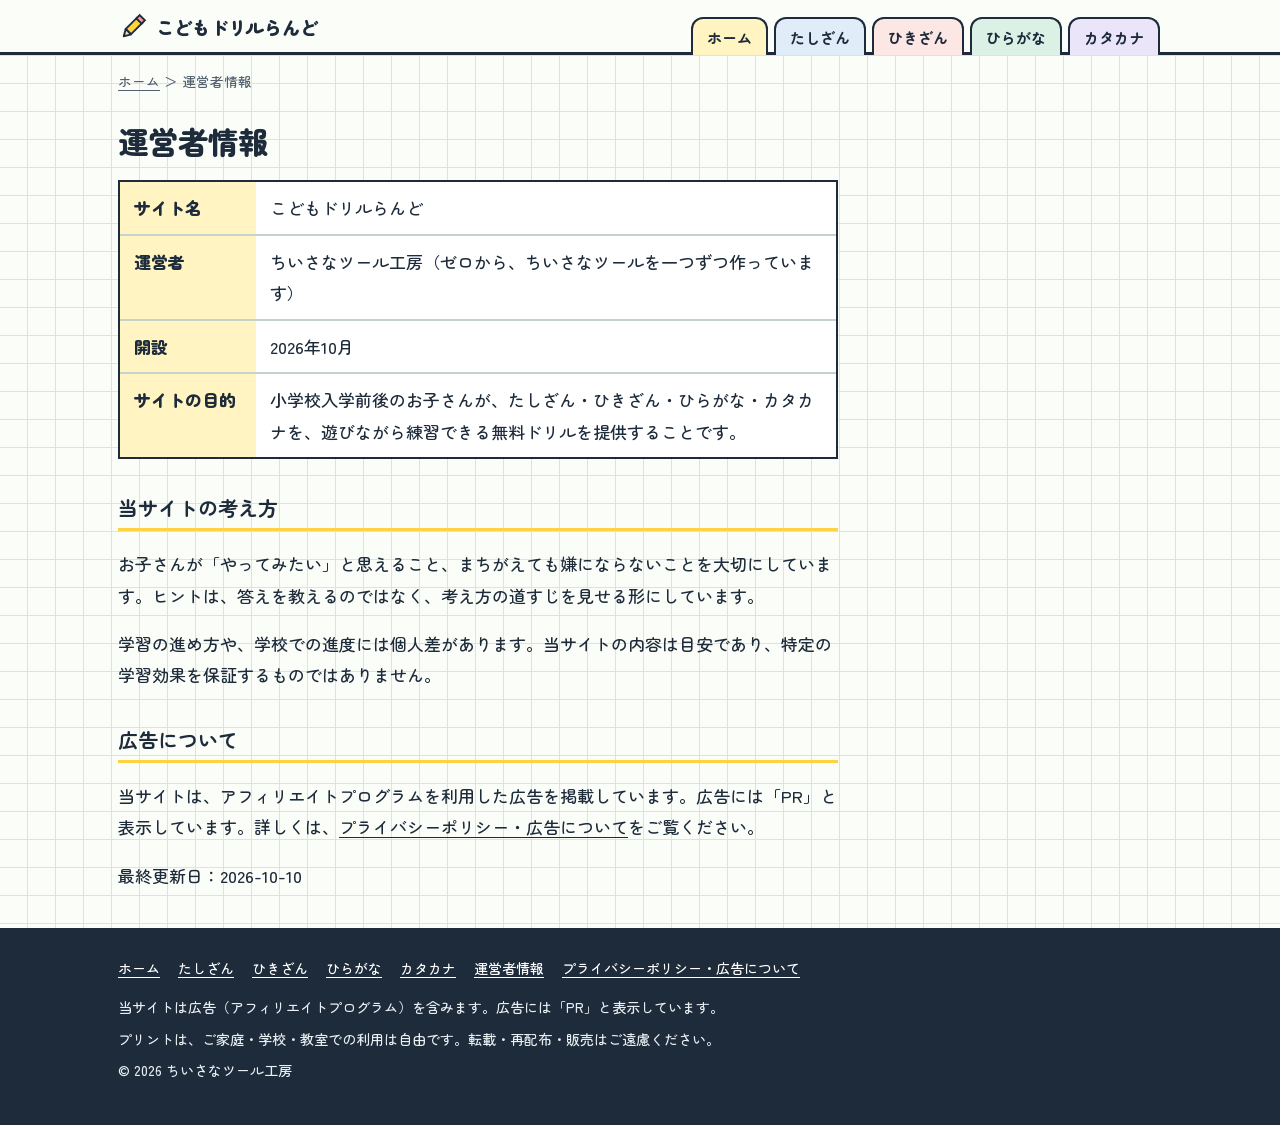
==== about.html @ 53597e0e "ひらがな・カタカナを「ぎょうごとのステップ式」に変更 - 文字を自由に選ぶ画面をやめ、あ行(ア行)から1行(5文字まで)ずつ進めるステップ式に - 各ステップ：おぼえる(文字と絵つきことば) → 10" ====
<!DOCTYPE html>
<html lang="ja">
<head>
<meta charset="UTF-8">
<meta name="viewport" content="width=device-width, initial-scale=1, viewport-fit=cover">
<title>運営者情報｜こどもドリルらんど</title>
<meta name="description" content="こどもドリルらんどの運営者情報とお問い合わせ先です。">
<link rel="canonical" href="https://zero-kobo.github.io/kids-drill/about.html">
<meta name="theme-color" content="#fbfdf9">
<meta property="og:type" content="website">
<meta property="og:site_name" content="こどもドリルらんど">
<meta property="og:title" content="運営者情報｜こどもドリルらんど">
<meta property="og:description" content="こどもドリルらんどの運営者情報とお問い合わせ先です。">
<meta property="og:url" content="https://zero-kobo.github.io/kids-drill/about.html">
<meta property="og:locale" content="ja_JP">
<meta name="twitter:card" content="summary_large_image">
<meta property="og:image" content="https://zero-kobo.github.io/kids-drill/assets/og.png"><meta property="og:image:width" content="1200"><meta property="og:image:height" content="630"><meta name="twitter:image" content="https://zero-kobo.github.io/kids-drill/assets/og.png">
<link rel="icon" href="data:image/svg+xml,%3Csvg xmlns='http://www.w3.org/2000/svg' viewBox='0 0 100 100'%3E%3Ctext y='.9em' font-size='90'%3E✏️%3C/text%3E%3C/svg%3E">
<link rel="preconnect" href="https://fonts.googleapis.com">
<link rel="preconnect" href="https://fonts.gstatic.com" crossorigin>
<link href="https://fonts.googleapis.com/css2?family=Klee+One:wght@400;600&family=Zen+Maru+Gothic:wght@500;700;900&display=swap" rel="stylesheet">
<link rel="stylesheet" href="assets/style.css?v=20261011b">
<script type="application/ld+json">{"@context": "https://schema.org", "@type": "BreadcrumbList", "itemListElement": [{"@type": "ListItem", "position": 1, "name": "ホーム", "item": "https://zero-kobo.github.io/kids-drill/"}, {"@type": "ListItem", "position": 2, "name": "運営者情報", "item": "https://zero-kobo.github.io/kids-drill/about.html"}]}</script>
</head>
<body class="p-hub">
<a class="sr" href="#main">本文へ移動</a>
<header class="site-top"><div class="wrap"><a class="logo" href="index.html"><svg viewBox="0 0 32 32" aria-hidden="true"><g transform="rotate(45 16 16)"><rect x="12" y="6" width="8" height="17" fill="#ffd23f" stroke="#1d2b3a" stroke-width="2"/><path d="M12 23h8l-4 7z" fill="#f3d9b1" stroke="#1d2b3a" stroke-width="2" stroke-linejoin="round"/><path d="M14.6 27.4h2.8L16 30z" fill="#1d2b3a"/><rect x="12" y="2" width="8" height="5" fill="#f19aa6" stroke="#1d2b3a" stroke-width="2"/></g></svg><span>こどもドリルらんど</span></a><nav class="tabs-nav" aria-label="メインメニュー"><a class="t-home" href="index.html">ホーム</a><a class="t-sum" href="tashizan.html">たしざん</a><a class="t-sub" href="hikizan.html">ひきざん</a><a class="t-kana" href="hiragana.html">ひらがな</a><a class="t-kata" href="katakana.html">カタカナ</a></nav></div></header>
<main id="main"><div class="wrap"><nav class="crumb" aria-label="パンくずリスト"><a href="index.html">ホーム</a> ＞ 運営者情報</nav><div class="doc"><h1>運営者情報</h1>
<dl>
<dt>サイト名</dt><dd>こどもドリルらんど</dd>
<dt>運営者</dt><dd>ちいさなツール工房（ゼロから、ちいさなツールを一つずつ作っています）</dd>
<dt>開設</dt><dd>2026年10月</dd>
<dt>サイトの目的</dt><dd>小学校入学前後のお子さんが、たしざん・ひきざん・ひらがな・カタカナを、遊びながら練習できる無料ドリルを提供することです。</dd>

</dl>
<h2>当サイトの考え方</h2>
<p>お子さんが「やってみたい」と思えること、まちがえても嫌にならないことを大切にしています。ヒントは、答えを教えるのではなく、考え方の道すじを見せる形にしています。</p>
<p>学習の進め方や、学校での進度には個人差があります。当サイトの内容は目安であり、特定の学習効果を保証するものではありません。</p>
<h2>広告について</h2>
<p>当サイトは、アフィリエイトプログラムを利用した広告を掲載しています。広告には「PR」と表示しています。詳しくは、<a href="privacy.html">プライバシーポリシー・広告について</a>をご覧ください。</p>
<p class="note-s">最終更新日：2026-10-10</p></div></div></main>
<footer class="foot"><div class="wrap">
<ul><li><a href="index.html">ホーム</a></li><li><a href="tashizan.html">たしざん</a></li><li><a href="hikizan.html">ひきざん</a></li><li><a href="hiragana.html">ひらがな</a></li><li><a href="katakana.html">カタカナ</a></li><li><a href="about.html">運営者情報</a></li><li><a href="privacy.html">プライバシーポリシー・広告について</a></li></ul>
<p>当サイトは広告（アフィリエイトプログラム）を含みます。広告には「PR」と表示しています。</p>
<p>プリントは、ご家庭・学校・教室での利用は自由です。転載・再配布・販売はご遠慮ください。</p>
<p>© 2026 ちいさなツール工房</p>
</div></footer>
</body>
</html>
---- assets/style.css ----
/* こどもドリルらんど — 小学校の算数ノートをモチーフにしたデザイン */
:root{
  --paper:#fbfdf9; --grid:#d3e8de; --grid-soft:#e6f2ec; --ink:#1d2b3a; --sub:#53616f; --line:#c3d3ca;
  --pencil:#ffd23f; --hl:#fff0a8;
  --red:#d6382f; --blue:#2f6fb5; --green:#1a7c52; --violet:#6a4cc0;
  --accent:#1d2b3a; --accent-soft:#fff4c2;
  --ff:"Zen Maru Gothic","Hiragino Maru Gothic ProN","Hiragino Kaku Gothic ProN","Yu Gothic",Meiryo,sans-serif;
  --ff-kyo:"Klee One","UD Digi Kyokasho N-R","UD デジタル 教科書体 N-R","Hiragino Maru Gothic ProN","Yu Gothic",sans-serif;
}
body.p-sum{--accent:#2f6fb5;--accent-soft:#e1ecf9}
body.p-sub{--accent:#d6382f;--accent-soft:#fde7e5}
body.p-kana{--accent:#1a7c52;--accent-soft:#dcf1e6}
body.p-kata{--accent:#6a4cc0;--accent-soft:#ebe5fa}
*{box-sizing:border-box;-webkit-tap-highlight-color:transparent}
html{-webkit-text-size-adjust:100%}
body{
  margin:0;color:var(--ink);font-family:var(--ff);font-size:17px;line-height:1.85;font-weight:500;
  background-color:var(--paper);
  background-image:linear-gradient(var(--grid) 1px,transparent 1px),linear-gradient(90deg,var(--grid) 1px,transparent 1px);
  background-size:28px 28px;background-position:-1px -1px;
  padding-bottom:env(safe-area-inset-bottom);
}
img,svg{max-width:100%}
a{color:var(--accent);text-underline-offset:3px}
a:hover{text-decoration-thickness:2px}
button{font-family:inherit;font-weight:700;color:inherit;cursor:pointer;-webkit-user-select:none;user-select:none}
:focus-visible{outline:3px solid var(--ink);outline-offset:2px;border-radius:4px}
.wrap{max-width:1080px;margin:0 auto;padding:0 18px}
.sr{position:absolute;width:1px;height:1px;overflow:hidden;clip:rect(0 0 0 0);white-space:nowrap}

/* ---------- ヘッダー ---------- */
.site-top{background:var(--paper);border-bottom:3px solid var(--ink)}
.site-top .wrap{display:flex;align-items:flex-end;justify-content:space-between;gap:12px;flex-wrap:wrap;padding-top:12px}
.logo{display:flex;align-items:center;gap:8px;font-weight:900;font-size:1.15rem;text-decoration:none;color:var(--ink);padding-bottom:10px;line-height:1.2}
.logo svg{width:30px;height:30px;flex:none}
.tabs-nav{display:flex;gap:6px;overflow-x:auto;max-width:100%;padding:0 2px;margin-bottom:-3px;scrollbar-width:none}
.tabs-nav::-webkit-scrollbar{display:none}
.tabs-nav a{
  flex:none;text-decoration:none;color:var(--ink);font-weight:700;font-size:.95rem;line-height:1;
  padding:11px 14px 10px;border:2px solid var(--ink);border-bottom:0;border-radius:12px 12px 0 0;background:var(--tc,#fff);
}
.tabs-nav a[aria-current="page"]{padding-bottom:13px;background:var(--ink);color:#fff}
.tabs-nav .t-home{--tc:#fff4c2}.tabs-nav .t-sum{--tc:#e1ecf9}.tabs-nav .t-sub{--tc:#fde7e5}.tabs-nav .t-kana{--tc:#dcf1e6}.tabs-nav .t-kata{--tc:#ebe5fa}

/* ---------- ヒーロー＋ドリル ---------- */
.crumb{font-size:.85rem;color:var(--sub);margin:16px 0 0;line-height:1.5}
.crumb a{color:var(--sub)}
.stage{display:grid;gap:26px;padding:18px 0 40px}
.hero h1{font-size:clamp(1.9rem,6.4vw,2.9rem);line-height:1.25;margin:10px 0 14px;font-weight:900;letter-spacing:.01em}
.hero h1 small{display:block;font-size:.5em;font-weight:700;color:var(--sub);margin-top:6px;letter-spacing:0}
.hero .lead{background:var(--paper);border-left:6px solid var(--accent);padding:12px 16px;margin:0 0 14px;max-width:34em}
.chips{display:flex;flex-wrap:wrap;gap:8px;list-style:none;margin:0 0 4px;padding:0}
.chips li{background:#fff;border:2px solid var(--ink);border-radius:999px;padding:3px 13px;font-size:.88rem;font-weight:700;line-height:1.6}
.chips li:nth-child(1){background:var(--hl)}
.toc-mini{margin:14px 0 0;font-size:.92rem;background:var(--paper);padding:10px 14px;border:2px dashed var(--line);max-width:34em}
.toc-mini b{display:block;margin-bottom:2px}
.toc-mini ul{margin:0;padding-left:1.2em;line-height:1.9}
@media(min-width:980px){
  .stage{grid-template-columns:minmax(0,1fr) 520px;align-items:start;gap:40px;padding-top:30px}
  .hero{position:sticky;top:20px}
}

/* ---------- ドリル本体（スパイラルノート） ---------- */
.tool{position:relative;background:#fff;border:3px solid var(--ink);border-radius:8px 8px 20px 20px;padding:26px 16px 18px;box-shadow:6px 6px 0 var(--accent)}
.tool::before{content:"";position:absolute;left:14px;right:14px;top:-13px;height:22px;
  background:radial-gradient(ellipse 5px 9px at 50% 50%,var(--paper) 0 90%,transparent 100%) 0 0/26px 22px repeat-x;
  border-radius:6px}
.tool::after{content:"";position:absolute;left:14px;right:14px;top:-13px;height:22px;pointer-events:none;
  background:radial-gradient(ellipse 5.5px 9.5px at 50% 50%,transparent 0 78%,var(--ink) 82% 100%,transparent 101%) 0 0/26px 22px repeat-x}
.tool-head{display:flex;align-items:center;justify-content:space-between;gap:10px;margin-bottom:12px;flex-wrap:wrap}
.tool-title{margin:0;font-size:1.2rem;font-weight:900}
.tool-meta{display:flex;align-items:center;gap:8px;font-size:.85rem;color:var(--sub)}
.snd{border:2px solid var(--ink);background:#fff;border-radius:999px;padding:3px 11px;font-size:.82rem;line-height:1.6}
.snd[aria-pressed="false"]{background:var(--grid-soft);color:var(--sub)}
.view{min-height:360px}
.pick{display:flex;justify-content:space-between;align-items:baseline;margin:2px 0 10px;font-weight:700}
.total{font-size:.9rem;color:#8a6200;background:var(--hl);border-radius:999px;padding:0 10px}
.levels{display:flex;flex-direction:column;gap:9px}
.level{display:flex;gap:7px;align-items:stretch}
.level-main{flex:1;min-width:0;display:flex;align-items:center;gap:11px;text-align:left;background:#fff;border:2px solid var(--ink);border-radius:10px;padding:9px 11px;transition:transform .08s}
.level-main:hover{background:var(--accent-soft)}
.level-main:active{transform:translate(2px,2px)}
.lv-no{flex:none;width:36px;height:36px;border-radius:8px;background:var(--accent);color:#fff;display:grid;place-items:center;font-family:var(--ff-kyo);font-weight:600;font-size:1.25rem;line-height:1}
.lv-text{flex:1;min-width:0;display:flex;flex-direction:column;line-height:1.45}
.lv-text b{font-size:1rem}
.lv-text small{color:var(--sub);font-size:.8rem;font-weight:500}
.lv-text em{font-style:normal;font-size:.72rem;color:var(--accent);font-weight:700}
.lv-stars{flex:none;color:#d99a00;letter-spacing:1px;font-size:1rem;white-space:nowrap}
.level-print{flex:none;border:2px dashed var(--ink);background:#fff;border-radius:10px;padding:0 10px;font-size:.78rem;line-height:1.3;writing-mode:horizontal-tb}
.level-print:hover{background:var(--hl)}
.chart-card{display:block;width:100%;margin-top:9px;text-align:left;background:var(--accent-soft);border:2px solid var(--ink);border-radius:10px;padding:10px 14px;line-height:1.5}
.chart-card small{display:block;font-weight:500;color:var(--sub);font-size:.8rem}

/* 出題 */
.bar{display:flex;justify-content:space-between;align-items:center;gap:8px;margin-bottom:8px;font-weight:700;font-size:.9rem}
.back{border:2px solid var(--ink);background:#fff;border-radius:999px;padding:2px 12px;font-size:.85rem;line-height:1.7}
.lvl{color:var(--accent)}
.cnt{color:var(--sub)}
.prog{display:flex;gap:5px;list-style:none;margin:0 0 12px;padding:0}
.prog li{flex:1;height:8px;border-radius:4px;background:var(--grid-soft);border:1px solid var(--line)}
.prog li.ok{background:var(--green);border-color:var(--green)}
.prog li.ng{background:var(--red);border-color:var(--red)}
.prog li.now{background:var(--pencil);border-color:var(--ink)}
.note{border:2px solid var(--ink);border-radius:10px;padding:14px 8px 10px;text-align:center;
  background-color:#fff;background-image:linear-gradient(var(--grid-soft) 1px,transparent 1px),linear-gradient(90deg,var(--grid-soft) 1px,transparent 1px);background-size:24px 24px}
.eq{display:flex;justify-content:center;align-items:baseline;gap:.15em;font-family:var(--ff-kyo);font-weight:600;font-size:clamp(2.3rem,11vw,3.4rem);line-height:1.3;white-space:nowrap}
.eq .o{color:var(--accent);padding:0 .08em}
.ans{display:inline-block;min-width:1.6em;text-align:center;border-bottom:5px solid var(--pencil);color:var(--accent)}
.ans.good{border-color:var(--green);color:var(--green)}
.msg{min-height:1.7em;margin:6px 0 0;font-weight:900}
.msg.good{color:var(--green)}.msg.bad{color:var(--red)}
.hint{font-size:.95rem;line-height:1.7;text-align:center}
.hint p{margin:6px 8px;background:#fff;border:2px dashed var(--line);border-radius:8px;padding:6px 10px}
.hint b{color:var(--accent);font-family:var(--ff-kyo);font-size:1.2em}
.dotrow{display:flex;justify-content:center;align-items:center;gap:14px;margin-top:6px}
.plus{font-weight:900;color:var(--sub)}
.dotgrid{display:grid;grid-template-columns:repeat(5,18px);gap:5px}
.dot{width:18px;height:18px;border-radius:50%;display:block}
.dot.d1{background:var(--blue)}.dot.d2{background:var(--pencil);border:2px solid var(--ink)}
.dot.x{background:#fff;border:2px dashed var(--red);position:relative}
.dot.x::after{content:"";position:absolute;left:-2px;right:-2px;top:50%;border-top:2px solid var(--red);transform:rotate(-40deg)}
.pad{display:grid;grid-template-columns:repeat(3,1fr);gap:8px;margin-top:12px}
.pad button{font-family:var(--ff-kyo);font-weight:600;font-size:1.8rem;line-height:1;padding:13px 0;border:2px solid var(--ink);border-radius:12px;background:#fff;box-shadow:0 4px 0 var(--ink);transition:transform .06s,box-shadow .06s}
.pad button:active{transform:translateY(4px);box-shadow:0 0 0 var(--ink)}
.pad .fn{background:var(--grid-soft);font-family:var(--ff)}
.pad .go{background:var(--accent);color:#fff;font-family:var(--ff);font-size:1.05rem;font-weight:900}
.hintbtn{display:block;margin:12px auto 0;border:2px dashed var(--ink);background:#fff;border-radius:999px;padding:5px 18px;font-size:.9rem}
.hintbtn:hover{background:var(--hl)}
.word-note{padding:18px 8px 12px}
.word{font-family:var(--ff-kyo);font-weight:600;font-size:clamp(2.6rem,13vw,3.8rem);line-height:1.35;letter-spacing:.06em;word-break:keep-all}
.choices{display:grid;grid-template-columns:1fr 1fr;gap:10px;margin-top:12px}
.choice{font-size:3.4rem;line-height:1.2;padding:12px 0;border:2px solid var(--ink);border-radius:14px;background:#fff;box-shadow:0 4px 0 var(--ink);transition:transform .06s,box-shadow .06s}
.choice:active{transform:translateY(4px);box-shadow:none}
.choice.ng{opacity:.25;box-shadow:none}
.choice.ok{background:#dff5e8;border-color:var(--green);box-shadow:0 4px 0 var(--green)}
.shake{animation:shake .32s}
@keyframes shake{0%,100%{transform:translateX(0)}25%{transform:translateX(-7px)}50%{transform:translateX(7px)}75%{transform:translateX(-4px)}}

/* 結果：赤ペンのはなまる（ここだけ動かす） */
.result{text-align:center;padding:6px 0 0}
.mark{width:150px;height:150px;display:block;margin:0 auto}
.mark .stroke{fill:none;stroke:var(--red);stroke-width:4.5;stroke-linecap:round;stroke-linejoin:round;stroke-dasharray:1;stroke-dashoffset:1;animation:draw .9s ease-out forwards}
.mark .s2{animation-delay:.7s;animation-duration:.8s}
@keyframes draw{to{stroke-dashoffset:0}}
.mark.none{width:auto;height:auto;font-family:var(--ff-kyo);font-size:2rem;font-weight:600;color:var(--red);transform:rotate(-4deg);margin:20px auto}
.result h3{margin:4px 0;font-size:1.3rem}
.rstars{color:#d99a00;font-size:1.8rem;letter-spacing:4px;margin:0}
.actions{display:flex;flex-direction:column;gap:9px;margin-top:12px}
.btn{border:2px solid var(--ink);border-radius:12px;background:var(--pencil);padding:11px;font-size:1.05rem;box-shadow:0 4px 0 var(--ink)}
.btn:active{transform:translateY(4px);box-shadow:none}
.btn.go{background:var(--accent);color:#fff}
.btn.sub{background:#fff}

/* 文字表 */
.ctabs{display:flex;gap:6px;margin:8px 0 10px;flex-wrap:wrap}
.ctabs button{border:2px solid var(--ink);background:#fff;border-radius:999px;padding:2px 12px;font-size:.82rem;line-height:1.7}
.ctabs button.on{background:var(--ink);color:#fff}
.chart{display:grid;gap:6px}
.chart.cols5{grid-template-columns:repeat(5,1fr)}
.chart.cols3{grid-template-columns:repeat(3,1fr)}
.ch{font-family:var(--ff-kyo);font-weight:600;font-size:1.7rem;line-height:1;padding:10px 0;border:2px solid var(--ink);border-radius:10px;background:#fff}
.ch.blank{border-color:transparent;background:none}
.ch.hit{background:var(--pencil)}
.ch:not(.blank):active{background:var(--hl)}
.chart-note{text-align:center;font-size:.82rem;color:var(--sub);margin:8px 0 0}

/* もじを えらんで れんしゅう */
.pick-lead{margin:2px 0 8px;font-size:.92rem;line-height:1.6}
.btn:disabled{opacity:.4;box-shadow:none;cursor:not-allowed}
.pick-note{padding:14px 8px 10px}
.ask{margin:0 0 2px;font-weight:700;line-height:1.5}
.bigc{font-family:var(--ff-kyo);font-weight:600;font-size:clamp(5rem,28vw,7.5rem);line-height:1.1;color:var(--accent)}
.choice.charc{font-family:var(--ff-kyo);font-weight:600;font-size:3.2rem}
.detail{margin-top:10px;min-height:96px;border:2px dashed var(--line);border-radius:10px;padding:8px 12px;display:flex;align-items:center;justify-content:center;gap:18px;flex-wrap:wrap;text-align:center;background:#fff;font-size:.9rem;color:var(--sub);line-height:1.5}
.dc{font-family:var(--ff-kyo);font-weight:600;font-size:3.6rem;line-height:1;color:var(--accent)}
.dw{display:flex;flex-direction:column;align-items:center;font-family:var(--ff-kyo);font-weight:600;font-size:1.3rem;color:var(--ink);line-height:1.3}
.de{font-size:2.2rem;line-height:1.2}
.hl{background:var(--hl);color:var(--accent);padding:0 .1em;border-radius:3px}
.msg .wd{font-family:var(--ff-kyo);font-weight:600;font-size:1.3rem}

/* ---------- 記事部分 ---------- */
.sheet{background:var(--paper);border-top:3px solid var(--ink);padding:36px 0 10px}
.art{max-width:720px}
.art-sec{margin:0 0 44px}
.art-sec h2{font-size:clamp(1.35rem,4.6vw,1.7rem);line-height:1.4;margin:0 0 14px;font-weight:900;display:inline;background:linear-gradient(transparent 60%,var(--hl) 60%);padding:0 4px;-webkit-box-decoration-break:clone;box-decoration-break:clone}
.art-sec .h2wrap{margin:0 0 14px}
.art-sec h3{font-size:1.08rem;margin:22px 0 4px;font-weight:900}
.art-sec p{margin:0 0 1em}
.art-sec ul{padding-left:1.3em;margin:0 0 1em}
.art-sec li{margin-bottom:.35em}
.art-sec .note-s{font-size:.88rem;color:var(--sub)}
.toc{border:2px solid var(--ink);border-radius:10px;padding:14px 18px;background:#fff;margin-bottom:40px}
.toc b{display:block;margin-bottom:4px}
.toc ol{margin:0;padding-left:1.4em}
.toc li{margin:0}
.tbl-wrap{overflow-x:auto;margin:6px 0 12px}
.tbl{border-collapse:collapse;min-width:100%;background:#fff;font-size:.95rem;line-height:1.6}
.tbl th,.tbl td{border:2px solid var(--ink);padding:8px 12px;text-align:left;vertical-align:top}
.tbl th{background:var(--accent-soft);white-space:nowrap}
.steps{list-style:none;counter-reset:s;padding:0;margin:0 0 1em}
.steps li{counter-increment:s;position:relative;padding:0 0 18px 54px;margin:0}
.steps li::before{content:counter(s);position:absolute;left:0;top:2px;width:38px;height:38px;border-radius:50%;background:var(--accent);color:#fff;display:grid;place-items:center;font-family:var(--ff-kyo);font-weight:600;font-size:1.2rem;line-height:1}
.steps li::after{content:"";position:absolute;left:18px;top:44px;bottom:6px;border-left:3px dotted var(--line)}
.steps li:last-child::after{display:none}
.steps b{display:block;font-size:1.05rem}
.tip{border-left:6px solid var(--pencil);background:#fffbe6;padding:12px 16px;margin:0 0 1em}
.tip b{display:block}
.ex{font-family:var(--ff-kyo);font-weight:600;background:#fff;border:2px dashed var(--line);border-radius:8px;padding:8px 14px;margin:.4em 0;line-height:1.9}
.faq{border-bottom:2px solid var(--line)}
.faq summary{cursor:pointer;list-style:none;padding:13px 34px 13px 0;font-weight:900;position:relative;line-height:1.55}
.faq summary::-webkit-details-marker{display:none}
.faq summary::after{content:"+";position:absolute;right:4px;top:50%;transform:translateY(-50%);font-size:1.5rem;font-weight:500;color:var(--accent)}
.faq[open] summary::after{content:"−"}
.faq .a{padding:0 0 14px}
.faq .a p:last-child{margin:0}
.rel{display:grid;gap:12px;grid-template-columns:1fr}
.rel a{display:block;text-decoration:none;color:var(--ink);background:#fff;border:2px solid var(--ink);border-top:8px solid var(--rc,var(--ink));border-radius:10px;padding:10px 14px;line-height:1.55}
.rel a:hover{background:var(--grid-soft)}
.rel b{display:block;font-size:1.05rem}
.rel span{font-size:.88rem;color:var(--sub)}
@media(min-width:640px){.rel{grid-template-columns:1fr 1fr}.rel.three{grid-template-columns:repeat(3,1fr)}}

/* 広告・おすすめ */
.ad-wrap{margin:0 0 44px;max-width:720px}
.pr{display:inline-block;font-size:.72rem;font-weight:700;border:1.5px solid var(--sub);color:var(--sub);border-radius:4px;padding:0 6px;line-height:1.6;margin-bottom:6px}
.ad-ph{border:2px dashed var(--line);border-radius:10px;padding:22px 10px;text-align:center;color:var(--sub);font-size:.9rem;background:#fff}
.ad-ph small{font-size:.75rem}
.recs{display:grid;gap:12px}
@media(min-width:640px){.recs{grid-template-columns:1fr 1fr}}
.rec{display:flex;flex-direction:column;gap:2px;text-decoration:none;color:var(--ink);background:#fff;border:2px solid var(--ink);border-radius:10px;padding:12px 14px;line-height:1.55;box-shadow:4px 4px 0 var(--accent)}
.rec:hover{background:var(--accent-soft)}
.rec-tag{font-size:.75rem;color:var(--accent);font-weight:700}
.rec b{font-size:1.05rem}
.rec-desc{font-size:.88rem;color:var(--sub);font-weight:500}
.rec-go{font-size:.85rem;font-weight:700;color:var(--accent);margin-top:4px}

/* フッター */
.foot{background:var(--ink);color:#e9eef2;padding:28px 0 36px;font-size:.88rem;line-height:1.8}
.foot a{color:#fff}
.foot ul{list-style:none;margin:0 0 14px;padding:0;display:flex;flex-wrap:wrap;gap:6px 18px}
.foot p{margin:0 0 6px}

/* 運営者情報などの文書ページ */
.doc{max-width:720px;padding:30px 0 20px}
.doc h1{font-size:1.9rem;line-height:1.35;margin:0 0 18px;font-weight:900}
.doc h2{font-size:1.25rem;margin:30px 0 8px;border-bottom:3px solid var(--pencil);padding-bottom:2px}
.doc dl{display:grid;grid-template-columns:8em 1fr;border:2px solid var(--ink);background:#fff;margin:0}
.doc dt,.doc dd{margin:0;padding:10px 14px;border-bottom:2px solid var(--line)}
.doc dt{background:var(--accent-soft);font-weight:900}
.doc dl>:nth-last-child(-n+2){border-bottom:0}
@media(max-width:560px){.doc dl{grid-template-columns:1fr}.doc dt{border-bottom:0;padding-bottom:0}}

/* ハブページ */
.hub-grid{display:grid;gap:14px;margin:6px 0 0}
@media(min-width:700px){.hub-grid{grid-template-columns:1fr 1fr}}
.hub-card{display:flex;flex-direction:column;gap:4px;text-decoration:none;color:var(--ink);background:#fff;border:3px solid var(--ink);border-radius:12px;padding:16px 18px;box-shadow:6px 6px 0 var(--hc);transition:transform .1s,box-shadow .1s}
.hub-card:hover{transform:translate(2px,2px);box-shadow:4px 4px 0 var(--hc)}
.hub-card .big{font-family:var(--ff-kyo);font-weight:600;font-size:2.6rem;line-height:1.2;color:var(--hc)}
.hub-card b{font-size:1.2rem}
.hub-card span{font-size:.92rem;color:var(--sub);line-height:1.6}

/* ---------- 印刷 ---------- */
#print-area{display:none}
@media print{
  @page{size:A4;margin:14mm}
  body.printing>*:not(#print-area){display:none!important}
  body.printing{background:#fff!important;font-size:12pt}
  body.printing #print-area{display:block}
  .ps h1{font-size:17pt;margin:0 0 6mm;line-height:1.4}
  .ps-meta{font-size:12pt;margin:0 0 8mm;text-align:right}
  .ps-grid{display:grid;grid-template-columns:1fr 1fr;gap:9mm 12mm}
  .ps-q{display:flex;align-items:baseline;gap:6px;font-size:20pt;font-family:var(--ff-kyo);border-bottom:1.5px solid #888;padding-bottom:2mm;white-space:nowrap}
  .ps-q .no{font-size:11pt;min-width:1.6em;font-family:var(--ff);color:#555}
  .ps-q .bl{flex:1;min-width:14mm}
  .ps-q b{color:#c00}
  .ps-foot{margin-top:12mm;font-size:9pt;color:#777;text-align:center}
  .pb{break-before:page}
  .ps-chart{display:grid;gap:3mm}
  .ps-chart.cols5{grid-template-columns:repeat(5,1fr)}
  .ps-chart.cols3{grid-template-columns:repeat(3,1fr)}
  .ps-chart span{font-family:var(--ff-kyo);font-size:26pt;text-align:center;border:1.5px solid #444;border-radius:3mm;padding:1.5mm 0;line-height:1.3}
  .ps-chart span.blank{border-color:transparent}
}

@media(prefers-reduced-motion:reduce){
  *{animation-duration:.01ms!important;animation-delay:0s!important;transition:none!important}
  .mark .stroke{stroke-dashoffset:0}
}

/* 改行の整え */
.pick-lead b{display:inline-block}

/* ステップ（ぎょうごとに おぼえる） */
.steps-grid{display:grid;grid-template-columns:1fr 1fr;gap:12px 9px;margin:6px 0 14px}
.step{position:relative;display:flex;flex-direction:column;align-items:flex-start;gap:1px;text-align:left;background:#fff;border:2px solid var(--ink);border-radius:10px;padding:8px 11px 6px;line-height:1.4;transition:transform .08s}
.step:hover{background:var(--accent-soft)}
.step:active{transform:translate(2px,2px)}
.step b{font-size:1.1rem}
.st-ch{font-family:var(--ff-kyo);font-weight:600;font-size:1rem;letter-spacing:.1em;color:var(--sub);white-space:nowrap}
.step .lv-stars{font-size:.9rem}
.step.rec{background:var(--accent-soft);box-shadow:0 3px 0 var(--accent)}
.rec-tag{position:absolute;top:-11px;right:8px;background:var(--pencil);border:2px solid var(--ink);border-radius:999px;padding:0 9px;font-size:.72rem;font-weight:900;line-height:1.55}
.learn{display:grid;grid-template-columns:repeat(auto-fit,minmax(140px,1fr));gap:10px;margin:8px 0 4px}
.lc{border:2px solid var(--ink);border-radius:12px;background:#fff;padding:8px 6px 10px;text-align:center;display:flex;flex-direction:column;align-items:center;gap:4px}
.lc-ch{font-family:var(--ff-kyo);font-weight:600;font-size:3.6rem;line-height:1.1;color:var(--accent)}
.lc-w{display:flex;flex-direction:column;align-items:center;font-family:var(--ff-kyo);font-weight:600;font-size:1.15rem;line-height:1.3}
.lc-e{font-size:2rem;line-height:1.2}
.lc-none{font-family:var(--ff);font-weight:500;font-size:.78rem;color:var(--sub)}
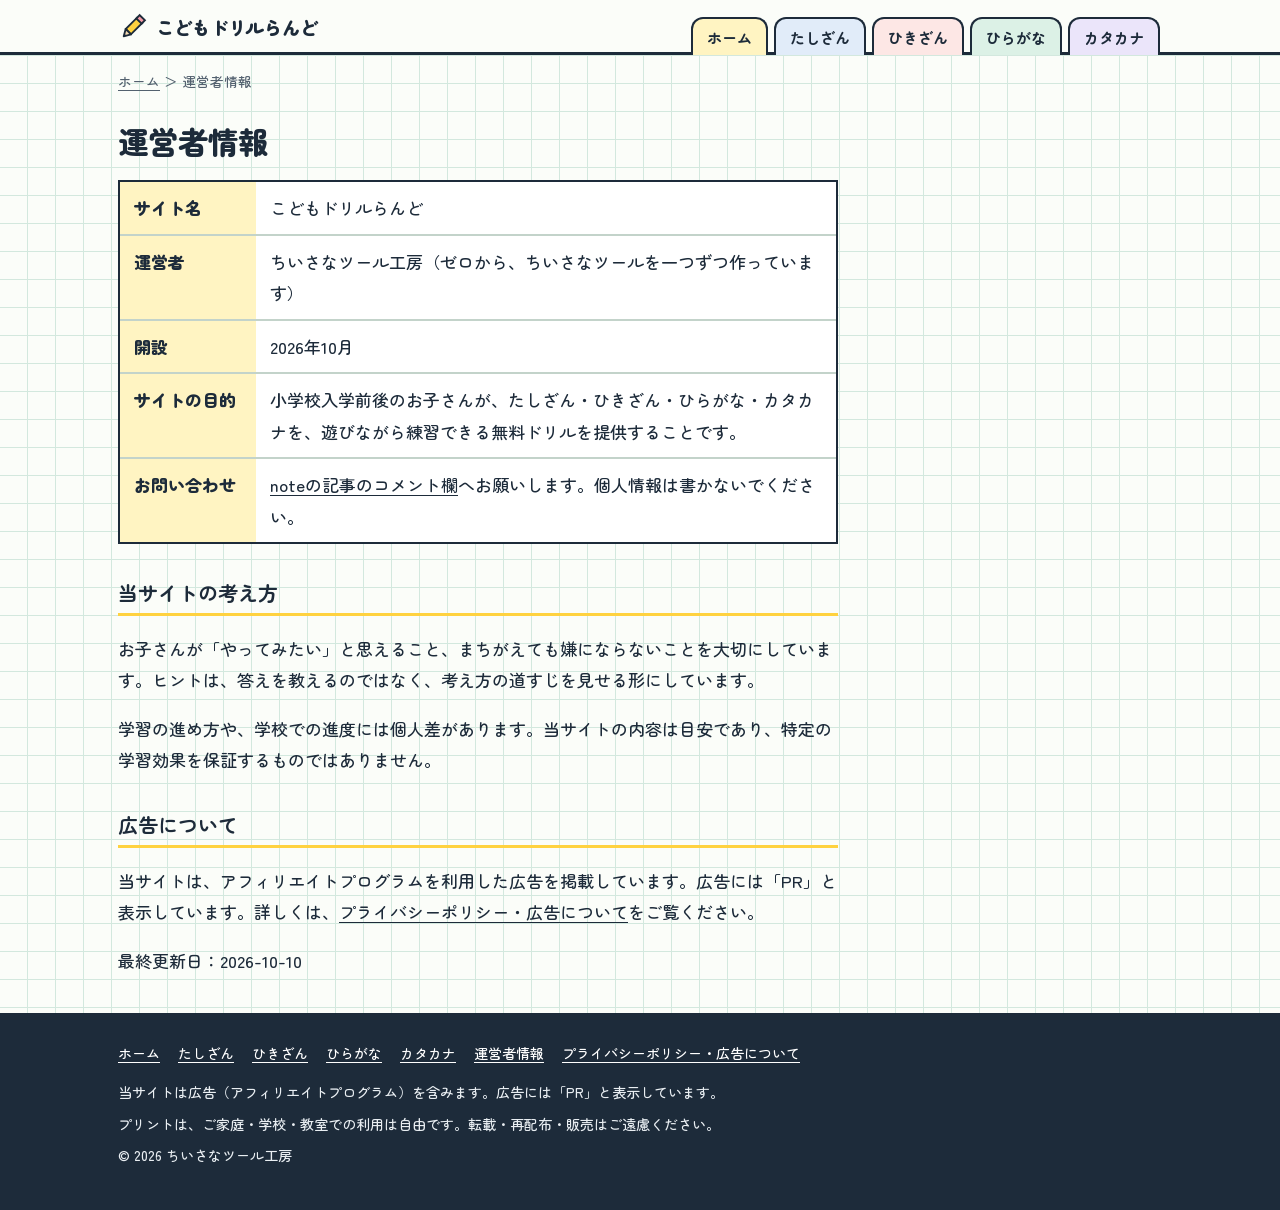
==== commit c8de67d1: "運営者情報に、お問い合わせ先（noteの記事のコメント欄）を追加 Co-Authored-By: Claude Sonnet 5.5 <noreply@anthropic.com> Claude-Se" ====
--- a/about.html
+++ b/about.html
@@ -14,13 +14,16 @@
 <meta property="og:url" content="https://zero-kobo.github.io/kids-drill/about.html">
 <meta property="og:locale" content="ja_JP">
 <meta name="twitter:card" content="summary_large_image">
-<meta property="og:image" content="https://zero-kobo.github.io/kids-drill/assets/og.png"><meta property="og:image:width" content="1200"><meta property="og:image:height" content="630"><meta name="twitter:image" content="https://zero-kobo.github.io/kids-drill/assets/og.png">
+<meta property="og:image" content="https://zero-kobo.github.io/kids-drill/assets/og.png?v=20261012a"><meta property="og:image:width" content="1200"><meta property="og:image:height" content="630"><meta name="twitter:image" content="https://zero-kobo.github.io/kids-drill/assets/og.png?v=20261012a">
 <link rel="icon" href="data:image/svg+xml,%3Csvg xmlns='http://www.w3.org/2000/svg' viewBox='0 0 100 100'%3E%3Ctext y='.9em' font-size='90'%3E✏️%3C/text%3E%3C/svg%3E">
 <link rel="preconnect" href="https://fonts.googleapis.com">
 <link rel="preconnect" href="https://fonts.gstatic.com" crossorigin>
 <link href="https://fonts.googleapis.com/css2?family=Klee+One:wght@400;600&family=Zen+Maru+Gothic:wght@500;700;900&display=swap" rel="stylesheet">
-<link rel="stylesheet" href="assets/style.css?v=20261011b">
+<link rel="stylesheet" href="assets/style.css?v=20261012a">
 <script type="application/ld+json">{"@context": "https://schema.org", "@type": "BreadcrumbList", "itemListElement": [{"@type": "ListItem", "position": 1, "name": "ホーム", "item": "https://zero-kobo.github.io/kids-drill/"}, {"@type": "ListItem", "position": 2, "name": "運営者情報", "item": "https://zero-kobo.github.io/kids-drill/about.html"}]}</script>
+<!-- Google tag (GA4) -->
+<script async src="https://www.googletagmanager.com/gtag/js?id=G-40QSGNSQEL"></script>
+<script>window.dataLayer=window.dataLayer||[];function gtag(){dataLayer.push(arguments);}gtag("js",new Date());gtag("config","G-40QSGNSQEL");</script>
 </head>
 <body class="p-hub">
 <a class="sr" href="#main">本文へ移動</a>
@@ -31,7 +34,7 @@
 <dt>運営者</dt><dd>ちいさなツール工房（ゼロから、ちいさなツールを一つずつ作っています）</dd>
 <dt>開設</dt><dd>2026年10月</dd>
 <dt>サイトの目的</dt><dd>小学校入学前後のお子さんが、たしざん・ひきざん・ひらがな・カタカナを、遊びながら練習できる無料ドリルを提供することです。</dd>
-
+<dt>お問い合わせ</dt><dd><a href="https://note.com/zero_kobo/n/nbaeaaa99bd82" target="_blank" rel="noopener noreferrer">noteの記事のコメント欄</a>へお願いします。個人情報は書かないでください。</dd>
 </dl>
 <h2>当サイトの考え方</h2>
 <p>お子さんが「やってみたい」と思えること、まちがえても嫌にならないことを大切にしています。ヒントは、答えを教えるのではなく、考え方の道すじを見せる形にしています。</p>
--- a/assets/style.css
+++ b/assets/style.css
@@ -306,3 +306,10 @@
 .lc-w{display:flex;flex-direction:column;align-items:center;font-family:var(--ff-kyo);font-weight:600;font-size:1.15rem;line-height:1.3}
 .lc-e{font-size:2rem;line-height:1.2}
 .lc-none{font-family:var(--ff);font-weight:500;font-size:.78rem;color:var(--sub)}
+
+/* 楽天の商品リンク枠 */
+.ad-lead{margin:0 0 8px;font-size:.9rem;color:var(--sub);line-height:1.6}
+.rk-list{display:flex;flex-wrap:wrap;gap:10px 14px}
+.rk-list table{max-width:100%}
+.rk-list br{display:none}
+.rk-list p:empty{display:none}
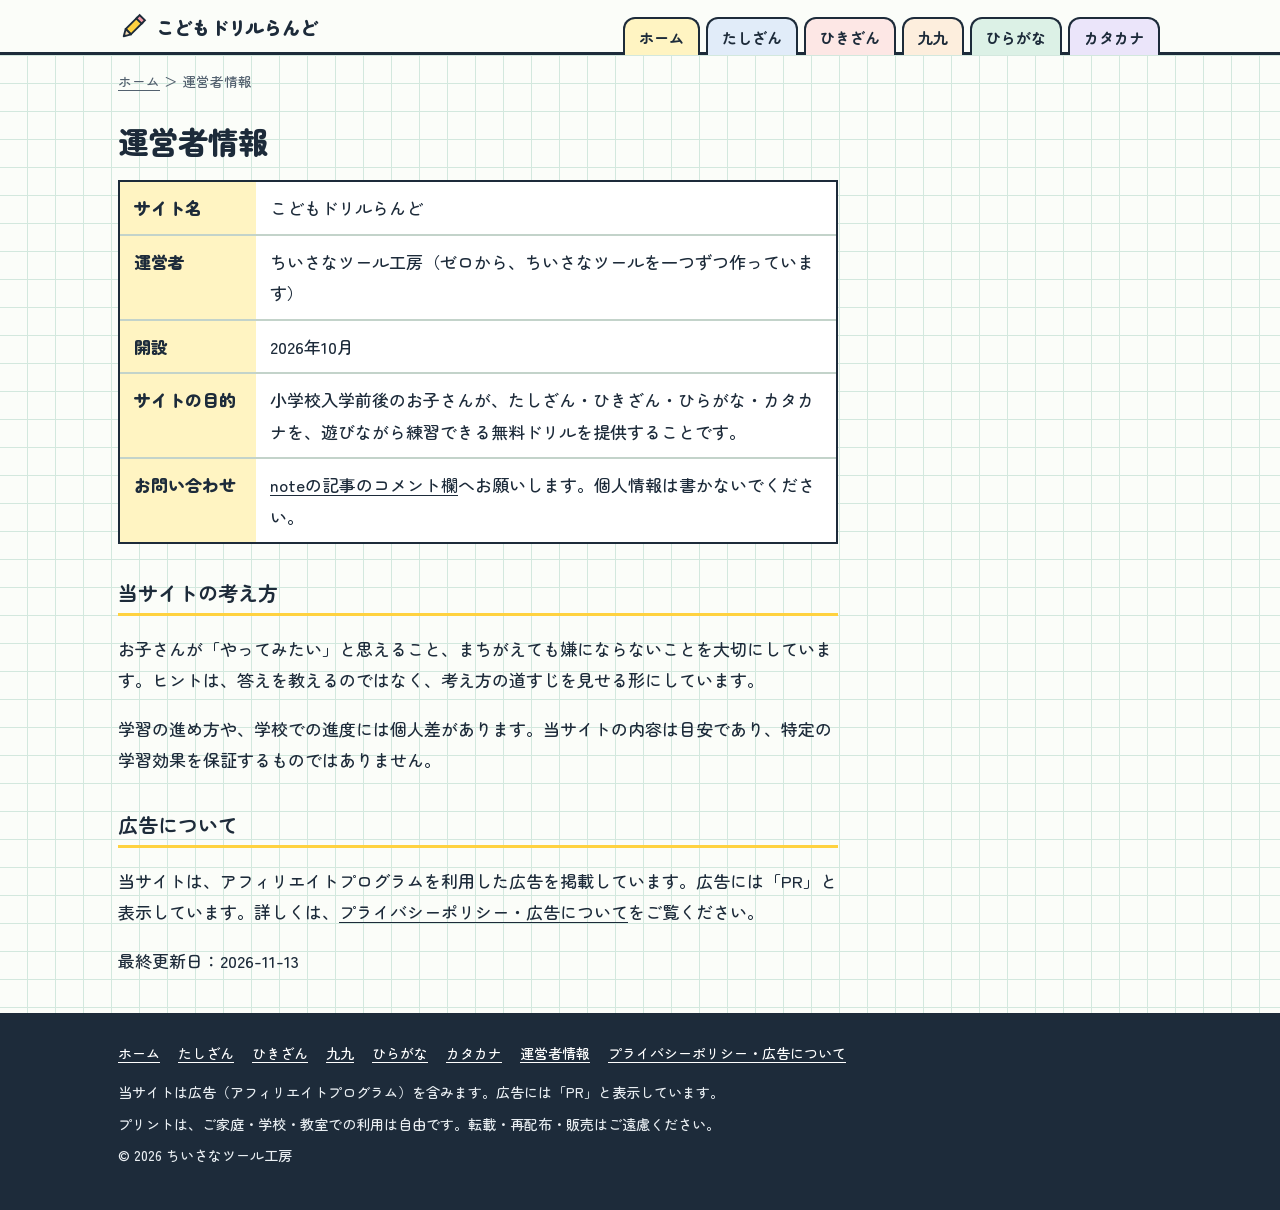
==== commit 9dbffe65: "Add a multiplication table (kuku) drill page with hints, table, and printables Co-Authored-By: Claud" ====
--- a/about.html
+++ b/about.html
@@ -14,12 +14,12 @@
 <meta property="og:url" content="https://zero-kobo.github.io/kids-drill/about.html">
 <meta property="og:locale" content="ja_JP">
 <meta name="twitter:card" content="summary_large_image">
-<meta property="og:image" content="https://zero-kobo.github.io/kids-drill/assets/og.png?v=20261012a"><meta property="og:image:width" content="1200"><meta property="og:image:height" content="630"><meta name="twitter:image" content="https://zero-kobo.github.io/kids-drill/assets/og.png?v=20261012a">
+<meta property="og:image" content="https://zero-kobo.github.io/kids-drill/assets/og.png?v=20261113a"><meta property="og:image:width" content="1200"><meta property="og:image:height" content="630"><meta name="twitter:image" content="https://zero-kobo.github.io/kids-drill/assets/og.png?v=20261113a">
 <link rel="icon" href="data:image/svg+xml,%3Csvg xmlns='http://www.w3.org/2000/svg' viewBox='0 0 100 100'%3E%3Ctext y='.9em' font-size='90'%3E✏️%3C/text%3E%3C/svg%3E">
 <link rel="preconnect" href="https://fonts.googleapis.com">
 <link rel="preconnect" href="https://fonts.gstatic.com" crossorigin>
 <link href="https://fonts.googleapis.com/css2?family=Klee+One:wght@400;600&family=Zen+Maru+Gothic:wght@500;700;900&display=swap" rel="stylesheet">
-<link rel="stylesheet" href="assets/style.css?v=20261012a">
+<link rel="stylesheet" href="assets/style.css?v=20261113a">
 <script type="application/ld+json">{"@context": "https://schema.org", "@type": "BreadcrumbList", "itemListElement": [{"@type": "ListItem", "position": 1, "name": "ホーム", "item": "https://zero-kobo.github.io/kids-drill/"}, {"@type": "ListItem", "position": 2, "name": "運営者情報", "item": "https://zero-kobo.github.io/kids-drill/about.html"}]}</script>
 <!-- Google tag (GA4) -->
 <script async src="https://www.googletagmanager.com/gtag/js?id=G-40QSGNSQEL"></script>
@@ -27,7 +27,7 @@
 </head>
 <body class="p-hub">
 <a class="sr" href="#main">本文へ移動</a>
-<header class="site-top"><div class="wrap"><a class="logo" href="index.html"><svg viewBox="0 0 32 32" aria-hidden="true"><g transform="rotate(45 16 16)"><rect x="12" y="6" width="8" height="17" fill="#ffd23f" stroke="#1d2b3a" stroke-width="2"/><path d="M12 23h8l-4 7z" fill="#f3d9b1" stroke="#1d2b3a" stroke-width="2" stroke-linejoin="round"/><path d="M14.6 27.4h2.8L16 30z" fill="#1d2b3a"/><rect x="12" y="2" width="8" height="5" fill="#f19aa6" stroke="#1d2b3a" stroke-width="2"/></g></svg><span>こどもドリルらんど</span></a><nav class="tabs-nav" aria-label="メインメニュー"><a class="t-home" href="index.html">ホーム</a><a class="t-sum" href="tashizan.html">たしざん</a><a class="t-sub" href="hikizan.html">ひきざん</a><a class="t-kana" href="hiragana.html">ひらがな</a><a class="t-kata" href="katakana.html">カタカナ</a></nav></div></header>
+<header class="site-top"><div class="wrap"><a class="logo" href="index.html"><svg viewBox="0 0 32 32" aria-hidden="true"><g transform="rotate(45 16 16)"><rect x="12" y="6" width="8" height="17" fill="#ffd23f" stroke="#1d2b3a" stroke-width="2"/><path d="M12 23h8l-4 7z" fill="#f3d9b1" stroke="#1d2b3a" stroke-width="2" stroke-linejoin="round"/><path d="M14.6 27.4h2.8L16 30z" fill="#1d2b3a"/><rect x="12" y="2" width="8" height="5" fill="#f19aa6" stroke="#1d2b3a" stroke-width="2"/></g></svg><span>こどもドリルらんど</span></a><nav class="tabs-nav" aria-label="メインメニュー"><a class="t-home" href="index.html">ホーム</a><a class="t-sum" href="tashizan.html">たしざん</a><a class="t-sub" href="hikizan.html">ひきざん</a><a class="t-mul" href="kuku.html">九九</a><a class="t-kana" href="hiragana.html">ひらがな</a><a class="t-kata" href="katakana.html">カタカナ</a></nav></div></header>
 <main id="main"><div class="wrap"><nav class="crumb" aria-label="パンくずリスト"><a href="index.html">ホーム</a> ＞ 運営者情報</nav><div class="doc"><h1>運営者情報</h1>
 <dl>
 <dt>サイト名</dt><dd>こどもドリルらんど</dd>
@@ -41,9 +41,9 @@
 <p>学習の進め方や、学校での進度には個人差があります。当サイトの内容は目安であり、特定の学習効果を保証するものではありません。</p>
 <h2>広告について</h2>
 <p>当サイトは、アフィリエイトプログラムを利用した広告を掲載しています。広告には「PR」と表示しています。詳しくは、<a href="privacy.html">プライバシーポリシー・広告について</a>をご覧ください。</p>
-<p class="note-s">最終更新日：2026-10-10</p></div></div></main>
+<p class="note-s">最終更新日：2026-11-13</p></div></div></main>
 <footer class="foot"><div class="wrap">
-<ul><li><a href="index.html">ホーム</a></li><li><a href="tashizan.html">たしざん</a></li><li><a href="hikizan.html">ひきざん</a></li><li><a href="hiragana.html">ひらがな</a></li><li><a href="katakana.html">カタカナ</a></li><li><a href="about.html">運営者情報</a></li><li><a href="privacy.html">プライバシーポリシー・広告について</a></li></ul>
+<ul><li><a href="index.html">ホーム</a></li><li><a href="tashizan.html">たしざん</a></li><li><a href="hikizan.html">ひきざん</a></li><li><a href="kuku.html">九九</a></li><li><a href="hiragana.html">ひらがな</a></li><li><a href="katakana.html">カタカナ</a></li><li><a href="about.html">運営者情報</a></li><li><a href="privacy.html">プライバシーポリシー・広告について</a></li></ul>
 <p>当サイトは広告（アフィリエイトプログラム）を含みます。広告には「PR」と表示しています。</p>
 <p>プリントは、ご家庭・学校・教室での利用は自由です。転載・再配布・販売はご遠慮ください。</p>
 <p>© 2026 ちいさなツール工房</p>
--- a/assets/style.css
+++ b/assets/style.css
@@ -9,6 +9,7 @@
 }
 body.p-sum{--accent:#2f6fb5;--accent-soft:#e1ecf9}
 body.p-sub{--accent:#d6382f;--accent-soft:#fde7e5}
+body.p-mul{--accent:#c2620e;--accent-soft:#fdeedd}
 body.p-kana{--accent:#1a7c52;--accent-soft:#dcf1e6}
 body.p-kata{--accent:#6a4cc0;--accent-soft:#ebe5fa}
 *{box-sizing:border-box;-webkit-tap-highlight-color:transparent}
@@ -40,7 +41,7 @@
   padding:11px 14px 10px;border:2px solid var(--ink);border-bottom:0;border-radius:12px 12px 0 0;background:var(--tc,#fff);
 }
 .tabs-nav a[aria-current="page"]{padding-bottom:13px;background:var(--ink);color:#fff}
-.tabs-nav .t-home{--tc:#fff4c2}.tabs-nav .t-sum{--tc:#e1ecf9}.tabs-nav .t-sub{--tc:#fde7e5}.tabs-nav .t-kana{--tc:#dcf1e6}.tabs-nav .t-kata{--tc:#ebe5fa}
+.tabs-nav .t-home{--tc:#fff4c2}.tabs-nav .t-sum{--tc:#e1ecf9}.tabs-nav .t-sub{--tc:#fde7e5}.tabs-nav .t-mul{--tc:#fdeedd}.tabs-nav .t-kana{--tc:#dcf1e6}.tabs-nav .t-kata{--tc:#ebe5fa}
 
 /* ---------- ヒーロー＋ドリル ---------- */
 .crumb{font-size:.85rem;color:var(--sub);margin:16px 0 0;line-height:1.5}
@@ -313,3 +314,15 @@
 .rk-list table{max-width:100%}
 .rk-list br{display:none}
 .rk-list p:empty{display:none}
+/* おすすめ教材カードのラベル（ステップの「つぎは ここ」印と別物） */
+.recs .rec-tag{position:static;top:auto;right:auto;background:none;border:0;border-radius:0;padding:0;font-size:.75rem;font-weight:700;color:var(--accent);line-height:1.5}
+
+/* 九九表 */
+.kuku-wrap{overflow-x:auto}
+.kuku{border-collapse:collapse;width:100%;min-width:300px;font-family:var(--ff-kyo);font-weight:600;text-align:center;font-size:.95rem}
+.kuku th,.kuku td{border:1.5px solid var(--line);padding:5px 0;width:10%}
+.kuku th{background:var(--accent-soft);color:var(--accent)}
+.kuku td.sq{background:#fff6d6}
+.yomi{columns:2;column-gap:18px;list-style:none;padding:0;margin:.4em 0;font-size:.92rem}
+.yomi li{break-inside:avoid;padding:2px 0}
+.yomi b{font-family:var(--ff-kyo);display:inline-block;min-width:4.6em}
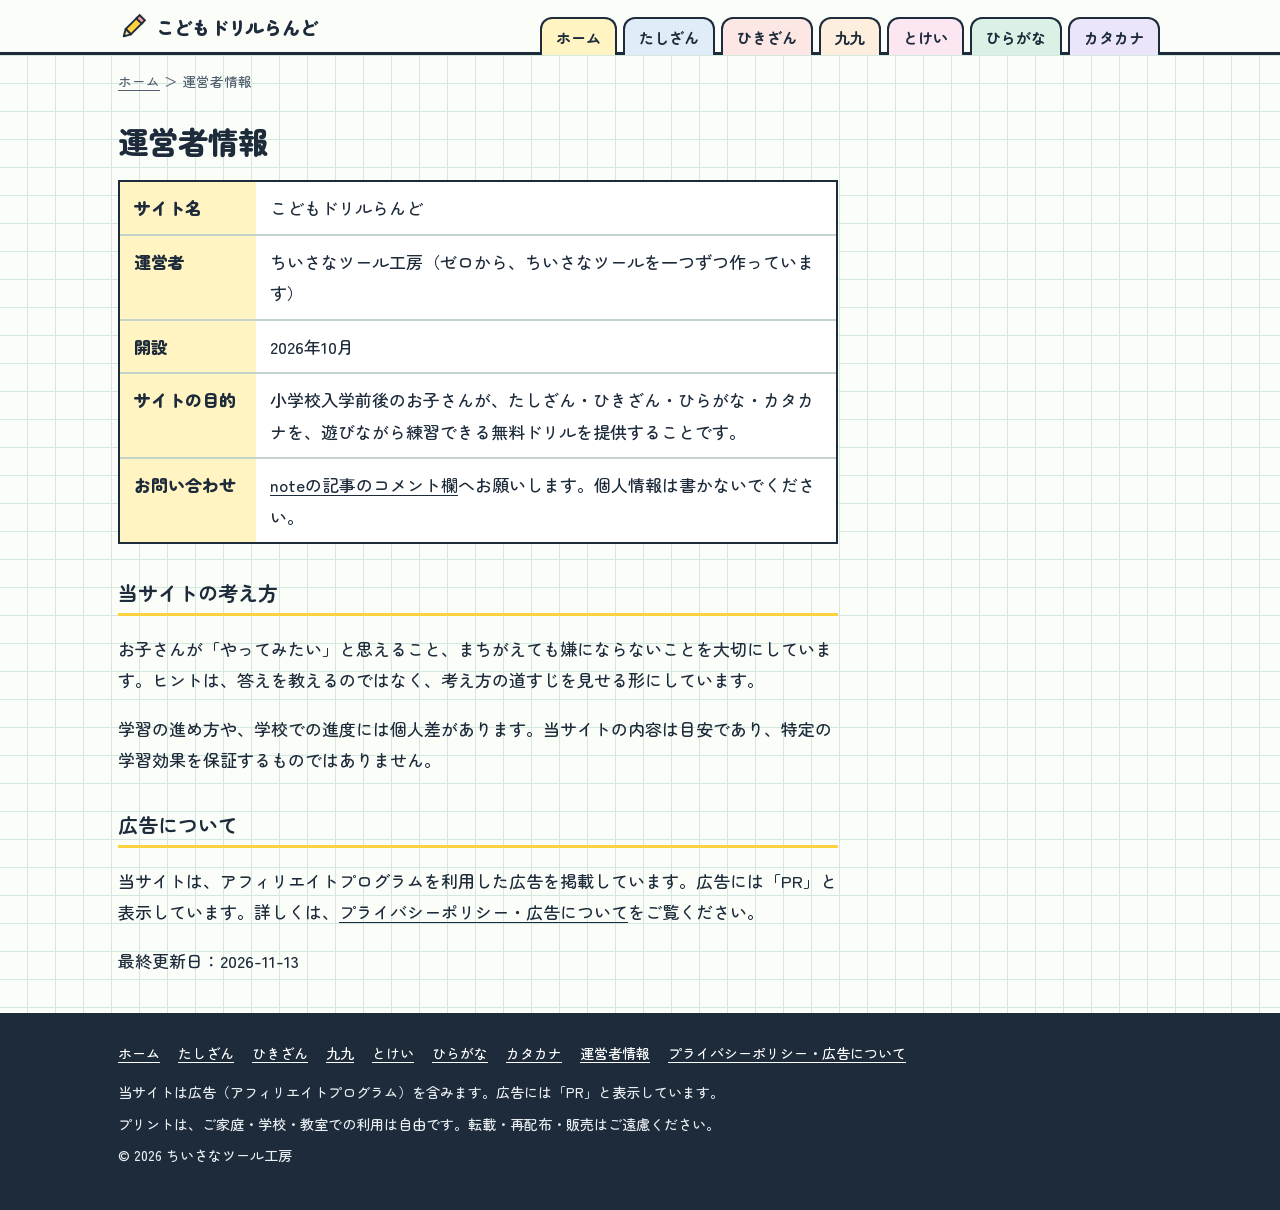
==== commit d9d60a40: "Add a clock-reading (tokei) drill page with hints and printable sheets Co-Authored-By: Claude Fable " ====
--- a/about.html
+++ b/about.html
@@ -14,12 +14,12 @@
 <meta property="og:url" content="https://zero-kobo.github.io/kids-drill/about.html">
 <meta property="og:locale" content="ja_JP">
 <meta name="twitter:card" content="summary_large_image">
-<meta property="og:image" content="https://zero-kobo.github.io/kids-drill/assets/og.png?v=20261113a"><meta property="og:image:width" content="1200"><meta property="og:image:height" content="630"><meta name="twitter:image" content="https://zero-kobo.github.io/kids-drill/assets/og.png?v=20261113a">
+<meta property="og:image" content="https://zero-kobo.github.io/kids-drill/assets/og.png?v=20261113b"><meta property="og:image:width" content="1200"><meta property="og:image:height" content="630"><meta name="twitter:image" content="https://zero-kobo.github.io/kids-drill/assets/og.png?v=20261113b">
 <link rel="icon" href="data:image/svg+xml,%3Csvg xmlns='http://www.w3.org/2000/svg' viewBox='0 0 100 100'%3E%3Ctext y='.9em' font-size='90'%3E✏️%3C/text%3E%3C/svg%3E">
 <link rel="preconnect" href="https://fonts.googleapis.com">
 <link rel="preconnect" href="https://fonts.gstatic.com" crossorigin>
 <link href="https://fonts.googleapis.com/css2?family=Klee+One:wght@400;600&family=Zen+Maru+Gothic:wght@500;700;900&display=swap" rel="stylesheet">
-<link rel="stylesheet" href="assets/style.css?v=20261113a">
+<link rel="stylesheet" href="assets/style.css?v=20261113b">
 <script type="application/ld+json">{"@context": "https://schema.org", "@type": "BreadcrumbList", "itemListElement": [{"@type": "ListItem", "position": 1, "name": "ホーム", "item": "https://zero-kobo.github.io/kids-drill/"}, {"@type": "ListItem", "position": 2, "name": "運営者情報", "item": "https://zero-kobo.github.io/kids-drill/about.html"}]}</script>
 <!-- Google tag (GA4) -->
 <script async src="https://www.googletagmanager.com/gtag/js?id=G-40QSGNSQEL"></script>
@@ -27,7 +27,7 @@
 </head>
 <body class="p-hub">
 <a class="sr" href="#main">本文へ移動</a>
-<header class="site-top"><div class="wrap"><a class="logo" href="index.html"><svg viewBox="0 0 32 32" aria-hidden="true"><g transform="rotate(45 16 16)"><rect x="12" y="6" width="8" height="17" fill="#ffd23f" stroke="#1d2b3a" stroke-width="2"/><path d="M12 23h8l-4 7z" fill="#f3d9b1" stroke="#1d2b3a" stroke-width="2" stroke-linejoin="round"/><path d="M14.6 27.4h2.8L16 30z" fill="#1d2b3a"/><rect x="12" y="2" width="8" height="5" fill="#f19aa6" stroke="#1d2b3a" stroke-width="2"/></g></svg><span>こどもドリルらんど</span></a><nav class="tabs-nav" aria-label="メインメニュー"><a class="t-home" href="index.html">ホーム</a><a class="t-sum" href="tashizan.html">たしざん</a><a class="t-sub" href="hikizan.html">ひきざん</a><a class="t-mul" href="kuku.html">九九</a><a class="t-kana" href="hiragana.html">ひらがな</a><a class="t-kata" href="katakana.html">カタカナ</a></nav></div></header>
+<header class="site-top"><div class="wrap"><a class="logo" href="index.html"><svg viewBox="0 0 32 32" aria-hidden="true"><g transform="rotate(45 16 16)"><rect x="12" y="6" width="8" height="17" fill="#ffd23f" stroke="#1d2b3a" stroke-width="2"/><path d="M12 23h8l-4 7z" fill="#f3d9b1" stroke="#1d2b3a" stroke-width="2" stroke-linejoin="round"/><path d="M14.6 27.4h2.8L16 30z" fill="#1d2b3a"/><rect x="12" y="2" width="8" height="5" fill="#f19aa6" stroke="#1d2b3a" stroke-width="2"/></g></svg><span>こどもドリルらんど</span></a><nav class="tabs-nav" aria-label="メインメニュー"><a class="t-home" href="index.html">ホーム</a><a class="t-sum" href="tashizan.html">たしざん</a><a class="t-sub" href="hikizan.html">ひきざん</a><a class="t-mul" href="kuku.html">九九</a><a class="t-clk" href="tokei.html">とけい</a><a class="t-kana" href="hiragana.html">ひらがな</a><a class="t-kata" href="katakana.html">カタカナ</a></nav></div></header>
 <main id="main"><div class="wrap"><nav class="crumb" aria-label="パンくずリスト"><a href="index.html">ホーム</a> ＞ 運営者情報</nav><div class="doc"><h1>運営者情報</h1>
 <dl>
 <dt>サイト名</dt><dd>こどもドリルらんど</dd>
@@ -43,7 +43,7 @@
 <p>当サイトは、アフィリエイトプログラムを利用した広告を掲載しています。広告には「PR」と表示しています。詳しくは、<a href="privacy.html">プライバシーポリシー・広告について</a>をご覧ください。</p>
 <p class="note-s">最終更新日：2026-11-13</p></div></div></main>
 <footer class="foot"><div class="wrap">
-<ul><li><a href="index.html">ホーム</a></li><li><a href="tashizan.html">たしざん</a></li><li><a href="hikizan.html">ひきざん</a></li><li><a href="kuku.html">九九</a></li><li><a href="hiragana.html">ひらがな</a></li><li><a href="katakana.html">カタカナ</a></li><li><a href="about.html">運営者情報</a></li><li><a href="privacy.html">プライバシーポリシー・広告について</a></li></ul>
+<ul><li><a href="index.html">ホーム</a></li><li><a href="tashizan.html">たしざん</a></li><li><a href="hikizan.html">ひきざん</a></li><li><a href="kuku.html">九九</a></li><li><a href="tokei.html">とけい</a></li><li><a href="hiragana.html">ひらがな</a></li><li><a href="katakana.html">カタカナ</a></li><li><a href="about.html">運営者情報</a></li><li><a href="privacy.html">プライバシーポリシー・広告について</a></li></ul>
 <p>当サイトは広告（アフィリエイトプログラム）を含みます。広告には「PR」と表示しています。</p>
 <p>プリントは、ご家庭・学校・教室での利用は自由です。転載・再配布・販売はご遠慮ください。</p>
 <p>© 2026 ちいさなツール工房</p>
--- a/assets/style.css
+++ b/assets/style.css
@@ -10,6 +10,7 @@
 body.p-sum{--accent:#2f6fb5;--accent-soft:#e1ecf9}
 body.p-sub{--accent:#d6382f;--accent-soft:#fde7e5}
 body.p-mul{--accent:#c2620e;--accent-soft:#fdeedd}
+body.p-clk{--accent:#b83280;--accent-soft:#fbe6f1}
 body.p-kana{--accent:#1a7c52;--accent-soft:#dcf1e6}
 body.p-kata{--accent:#6a4cc0;--accent-soft:#ebe5fa}
 *{box-sizing:border-box;-webkit-tap-highlight-color:transparent}
@@ -41,7 +42,7 @@
   padding:11px 14px 10px;border:2px solid var(--ink);border-bottom:0;border-radius:12px 12px 0 0;background:var(--tc,#fff);
 }
 .tabs-nav a[aria-current="page"]{padding-bottom:13px;background:var(--ink);color:#fff}
-.tabs-nav .t-home{--tc:#fff4c2}.tabs-nav .t-sum{--tc:#e1ecf9}.tabs-nav .t-sub{--tc:#fde7e5}.tabs-nav .t-mul{--tc:#fdeedd}.tabs-nav .t-kana{--tc:#dcf1e6}.tabs-nav .t-kata{--tc:#ebe5fa}
+.tabs-nav .t-home{--tc:#fff4c2}.tabs-nav .t-sum{--tc:#e1ecf9}.tabs-nav .t-sub{--tc:#fde7e5}.tabs-nav .t-mul{--tc:#fdeedd}.tabs-nav .t-clk{--tc:#fbe6f1}.tabs-nav .t-kana{--tc:#dcf1e6}.tabs-nav .t-kata{--tc:#ebe5fa}
 
 /* ---------- ヒーロー＋ドリル ---------- */
 .crumb{font-size:.85rem;color:var(--sub);margin:16px 0 0;line-height:1.5}
@@ -326,3 +327,19 @@
 .yomi{columns:2;column-gap:18px;list-style:none;padding:0;margin:.4em 0;font-size:.92rem}
 .yomi li{break-inside:avoid;padding:2px 0}
 .yomi b{font-family:var(--ff-kyo);display:inline-block;min-width:4.6em}
+
+/* とけい */
+.clock{display:block;width:min(64vw,230px);height:auto;margin:4px auto 2px}
+.clock text{font-family:var(--ff-kyo)}
+.clock-note{text-align:center}
+.choice.tchoice{font-family:var(--ff-kyo);font-weight:600;font-size:1.3rem;line-height:1.3;padding:16px 4px}
+.art .clock{width:150px;margin:6px auto}
+.clk-row{display:flex;gap:10px;justify-content:center;flex-wrap:wrap;text-align:center;font-family:var(--ff-kyo);font-weight:600}
+.clk-row figure{margin:0}.clk-row figcaption{font-size:.95rem}
+@media print{
+  .ps-clocks{display:grid;grid-template-columns:1fr 1fr;gap:7mm 10mm}
+  .ps-c{position:relative;text-align:center;font-size:15pt;font-family:var(--ff-kyo);break-inside:avoid}
+  .ps-c .no{position:absolute;left:2mm;top:0;font-size:11pt;font-family:var(--ff);color:#555}
+  .ps-c .clock{width:44mm;height:44mm;margin:0 auto 2mm}
+  .ps-c .ln b{color:#c00}
+}
